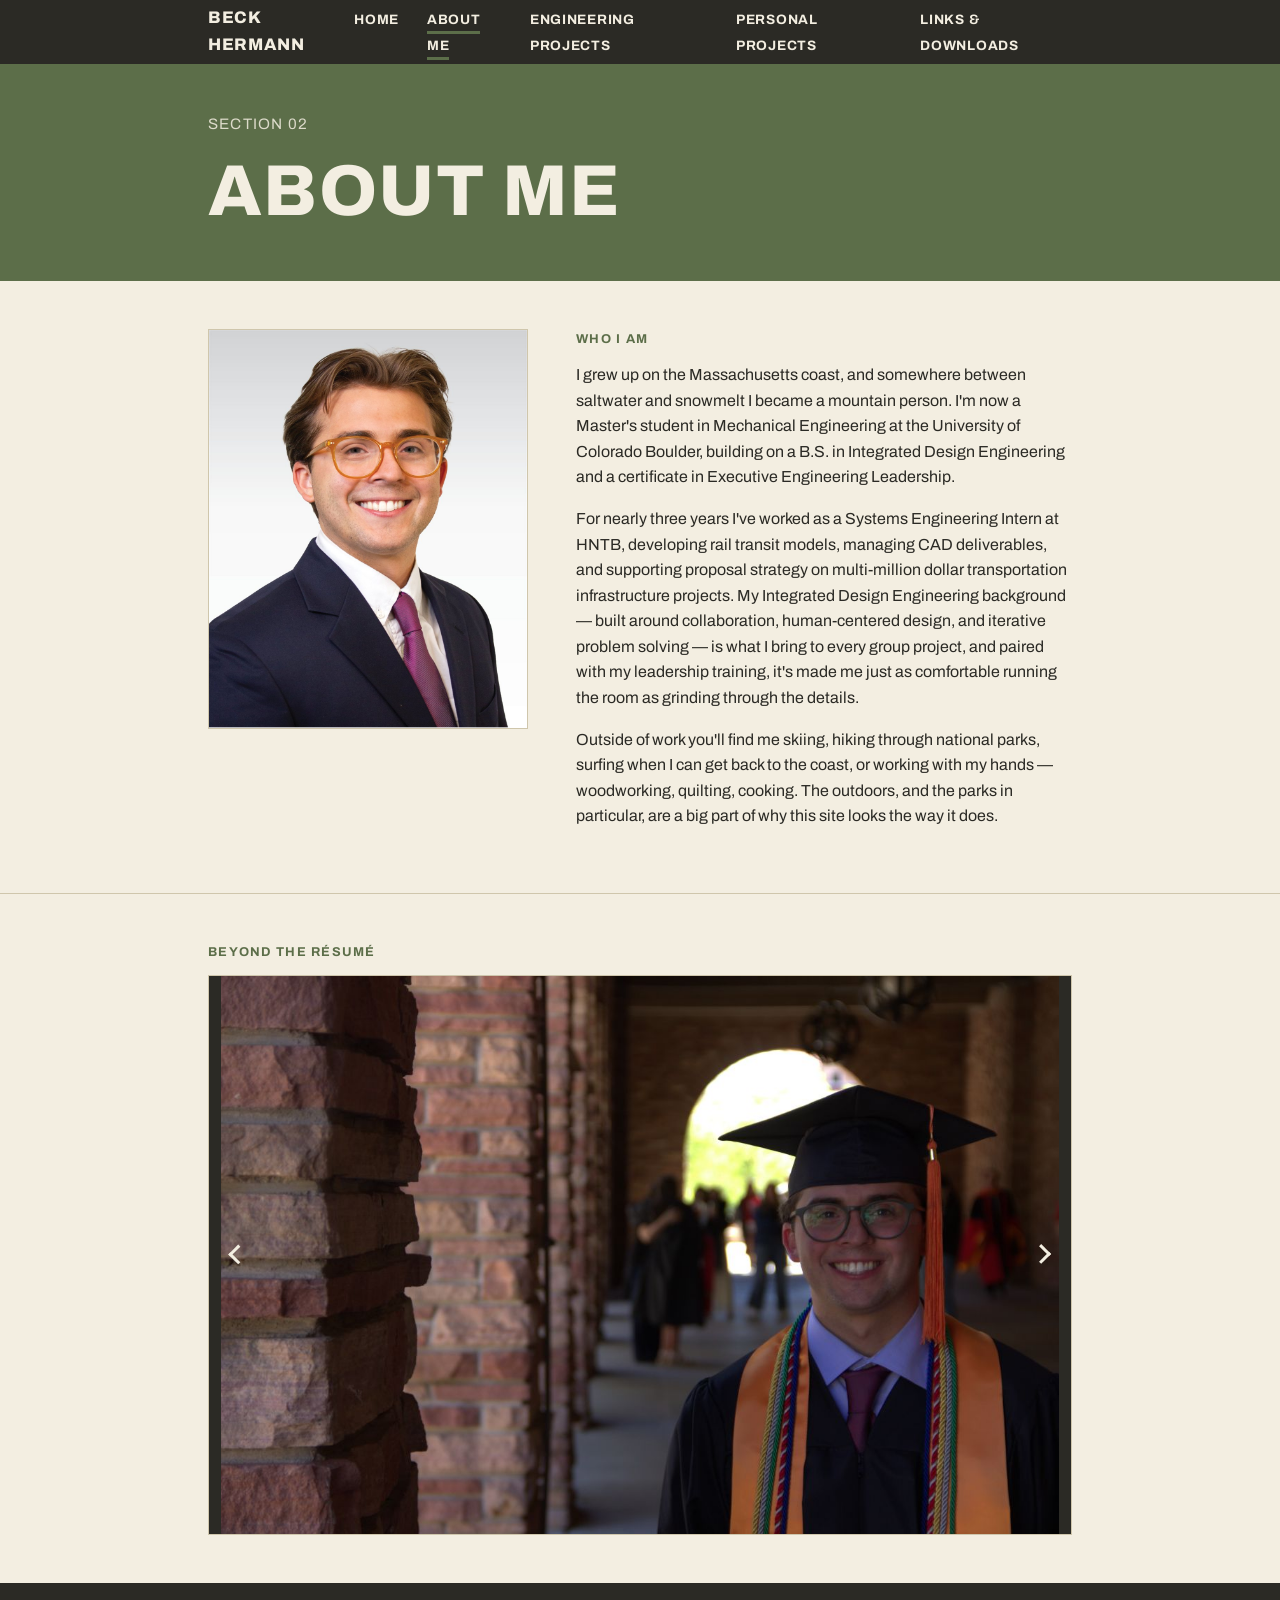
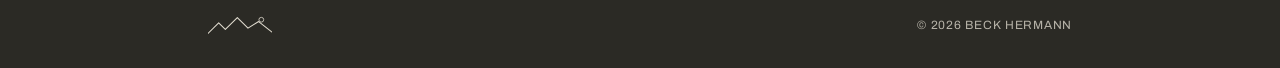
==== about.html @ 772ec770 "Rebuild Engineering Projects page: 5 real projects, featured + gallery images" ====
<!DOCTYPE html>
<html lang="en">
<head>
<meta charset="UTF-8">
<meta name="viewport" content="width=device-width, initial-scale=1.0">
<title>About Me — Beck Hermann</title>
<meta name="description" content="About Beck Hermann.">
<link rel="preconnect" href="https://fonts.googleapis.com">
<link rel="preconnect" href="https://fonts.gstatic.com" crossorigin>
<link href="https://fonts.googleapis.com/css2?family=Archivo:ital,wght@0,400;0,500;0,700;0,800;1,400&display=swap" rel="stylesheet">
<link rel="stylesheet" href="assets/css/style.css?v=3">
</head>
<body data-section="about">

<header class="site-nav">
  <div class="container">
    <a class="brand" href="index.html">Beck Hermann</a>
    <button class="nav-toggle" aria-label="Toggle navigation" aria-expanded="false">Menu</button>
    <ul class="nav-links">
      <li><a href="index.html">Home</a></li>
      <li><a href="about.html" class="current">About Me</a></li>
      <li><a href="engineering-projects.html">Engineering Projects</a></li>
      <li><a href="personal-projects.html">Personal Projects</a></li>
      <li><a href="links.html">Links &amp; Downloads</a></li>
    </ul>
  </div>
</header>

<main>

  <div class="title-bar">
    <div class="container">
      <p class="subtitle">Section 02</p>
      <h1>About Me</h1>
    </div>
  </div>

  <div class="section">
    <div class="container two-col">
      <img class="media media-portrait" src="assets/img/about-headshot.jpg"
           alt="Headshot of Beck Hermann">

      <div>
        <p class="eyebrow">Who I Am</p>
        <p>I grew up on the Massachusetts coast, and somewhere between saltwater and snowmelt I
          became a mountain person. I'm now a Master's student in Mechanical Engineering at the
          University of Colorado Boulder, building on a B.S. in Integrated Design Engineering and
          a certificate in Executive Engineering Leadership.</p>
        <p>For nearly three years I've worked as a Systems Engineering Intern at HNTB, developing
          rail transit models, managing CAD deliverables, and supporting proposal strategy on
          multi-million dollar transportation infrastructure projects. My Integrated Design
          Engineering background — built around collaboration, human-centered design, and
          iterative problem solving — is what I bring to every group project, and paired with my
          leadership training, it's made me just as comfortable running the room as grinding
          through the details.</p>
        <p>Outside of work you'll find me skiing, hiking through national parks, surfing when I
          can get back to the coast, or working with my hands — woodworking, quilting, cooking.
          The outdoors, and the parks in particular, are a big part of why this site looks the
          way it does.</p>
      </div>
    </div>
  </div>

  <div class="section">
    <div class="container">
      <p class="eyebrow">Beyond the Résumé</p>
      <div class="rotator" id="about-rotator">
        <button type="button" class="rotator-arrow rotator-prev" aria-label="Previous photo"><span class="chevron chevron-left"></span></button>
        <img id="rotator-img" src="assets/img/about-rotation/img_5599.jpg"
             alt="Graduating from the University of Colorado Boulder">
        <button type="button" class="rotator-arrow rotator-next" aria-label="Next photo"><span class="chevron chevron-right"></span></button>
      </div>
    </div>
  </div>

</main>

<footer class="site-footer">
  <div class="container">
    <img class="motif" src="assets/img/mountain-motif.svg" alt="">
    <small>&copy; 2026 Beck Hermann</small>
  </div>
</footer>

<script src="assets/js/main.js"></script>
</body>
</html>
---- assets/css/style.css ----
/* ==========================================================================
   BECK HERMANN — ENGINEERING PORTFOLIO
   Style inspired by Massimo Vignelli's 1977 National Park Service
   "Unigrid" brochure system: bold Helvetica-style title blocks,
   flat accent colors, thin rule lines, simple line-art landscapes.

   To change the site's look, edit the variables in :root below —
   everything else references them.
   ========================================================================== */

:root {
  /* -- Palette -- */
  --color-parchment: #f3eee1;
  --color-parchment-dark: #e9e1cd;
  --color-ink: #2b2a25;
  --color-ink-soft: #55524a;
  --color-rule: #cfc6ac;

  /* one accent per section — set per-page via body[data-section] below */
  --accent-home: #2b5a6b;
  --accent-about: #5c6e49;
  --accent-engineering: #c1602a;
  --accent-personal: #c99a2e;
  --accent-links: #6b2c39;

  /* -- Type -- */
  --font-display: "Archivo", "Helvetica Neue", Arial, sans-serif;
  --font-body: "Archivo", "Helvetica Neue", Arial, sans-serif;

  /* -- Layout -- */
  --content-width: 960px;
  --gutter: clamp(1.25rem, 4vw, 3rem);
}

/* current section's accent, set by body[data-section="..."] rules below */
body[data-section="home"] { --accent: var(--accent-home); }
body[data-section="about"] { --accent: var(--accent-about); }
body[data-section="engineering"] { --accent: var(--accent-engineering); }
body[data-section="personal"] { --accent: var(--accent-personal); }
body[data-section="links"] { --accent: var(--accent-links); }

/* ==========================================================================
   Reset & base
   ========================================================================== */

*, *::before, *::after { box-sizing: border-box; }

html { -webkit-text-size-adjust: 100%; }

body {
  margin: 0;
  background: var(--color-parchment);
  color: var(--color-ink);
  font-family: var(--font-body);
  font-weight: 400;
  line-height: 1.6;
  -webkit-font-smoothing: antialiased;
}

img, svg { max-width: 100%; display: block; }

h1, h2, h3 {
  font-family: var(--font-display);
  font-weight: 800;
  text-transform: uppercase;
  letter-spacing: 0.02em;
  line-height: 1.1;
  margin: 0 0 0.5em;
}

p { margin: 0 0 1em; max-width: 68ch; }

a { color: var(--accent); }
a:hover { color: var(--color-ink); }

hr {
  border: none;
  border-top: 1px solid var(--color-rule);
  margin: 0;
}

.container {
  max-width: var(--content-width);
  margin: 0 auto;
  padding: 0 var(--gutter);
}

/* ==========================================================================
   Nav
   ========================================================================== */

.site-nav {
  background: var(--color-ink);
  color: var(--color-parchment);
}

.site-nav .container {
  display: flex;
  align-items: center;
  justify-content: space-between;
  height: 64px;
}

.site-nav .brand {
  font-family: var(--font-display);
  font-weight: 800;
  text-transform: uppercase;
  letter-spacing: 0.04em;
  color: var(--color-parchment);
  text-decoration: none;
  font-size: 1.05rem;
}

.nav-toggle {
  display: none;
  background: none;
  border: 1px solid var(--color-parchment);
  color: var(--color-parchment);
  font-family: var(--font-display);
  text-transform: uppercase;
  font-size: 0.85rem;
  letter-spacing: 0.05em;
  padding: 0.4em 0.8em;
  cursor: pointer;
}

.nav-links {
  display: flex;
  gap: 1.75rem;
  list-style: none;
  margin: 0;
  padding: 0;
}

.nav-links a {
  color: var(--color-parchment);
  text-decoration: none;
  font-family: var(--font-display);
  font-size: 0.85rem;
  font-weight: 700;
  text-transform: uppercase;
  letter-spacing: 0.05em;
  padding-bottom: 4px;
  border-bottom: 3px solid transparent;
}

.nav-links a:hover { color: var(--color-parchment); border-bottom-color: var(--color-rule); }

.nav-links a.current {
  color: var(--color-parchment);
  border-bottom-color: var(--accent);
}

@media (max-width: 640px) {
  .nav-toggle { display: inline-block; }

  .nav-links {
    display: none;
    position: absolute;
    top: 64px;
    left: 0;
    right: 0;
    flex-direction: column;
    gap: 0;
    background: var(--color-ink);
    padding: 0.5rem var(--gutter) 1rem;
  }

  .nav-links.open { display: flex; }

  .nav-links a { display: block; padding: 0.6em 0; border-bottom: 1px solid #44423a; }
  .nav-links a.current { border-bottom-color: var(--accent); }
}

/* ==========================================================================
   Title bar — the "brochure cover" block at the top of every page
   ========================================================================== */

.title-bar {
  background: var(--accent);
  color: var(--color-parchment);
  padding: 3rem 0 2.5rem;
}

.title-bar h1 {
  font-size: clamp(2.5rem, 8vw, 4.5rem);
  color: var(--color-parchment);
  margin-bottom: 0.15em;
}

.title-bar .subtitle {
  font-family: var(--font-display);
  text-transform: uppercase;
  letter-spacing: 0.08em;
  font-size: 0.95rem;
  opacity: 0.85;
}

/* ==========================================================================
   Sections & unigrid rule lines
   ========================================================================== */

.section {
  padding: 3rem 0;
  border-bottom: 1px solid var(--color-rule);
}

.section:last-of-type { border-bottom: none; }

.section .eyebrow {
  font-family: var(--font-display);
  font-size: 0.8rem;
  font-weight: 700;
  text-transform: uppercase;
  letter-spacing: 0.1em;
  color: var(--accent);
  margin-bottom: 0.75rem;
}

.section .lede {
  font-family: var(--font-display);
  font-weight: 800;
  font-size: clamp(1.25rem, 3vw, 1.9rem);
  line-height: 1.25;
  text-transform: uppercase;
  letter-spacing: 0.01em;
  margin-bottom: 1.25rem;
}

.rotator {
  position: relative;
  width: 100%;
  height: min(65vh, 560px);
  background: var(--color-ink);
  border: 1px solid var(--color-rule);
  display: flex;
  align-items: center;
  justify-content: center;
  overflow: hidden;
}

.rotator img {
  max-width: 100%;
  max-height: 100%;
  width: auto;
  height: auto;
  object-fit: contain;
  transition: opacity 0.4s ease;
}

.rotator-arrow {
  position: absolute;
  top: 0;
  bottom: 0;
  width: 3.5rem;
  border: none;
  background: transparent;
  padding: 0;
  cursor: pointer;
  display: flex;
  align-items: center;
  justify-content: center;
  transition: background 0.15s ease;
  z-index: 2;
}

.rotator-arrow:hover,
.rotator-arrow:focus-visible {
  background: rgba(0, 0, 0, 0.35);
}

.rotator-prev { left: 0; }
.rotator-next { right: 0; }

.chevron {
  display: block;
  width: 0.9rem;
  height: 0.9rem;
  border-top: 0.2rem solid #f3eee1;
  border-right: 0.2rem solid #f3eee1;
}

.chevron-left { transform: rotate(-135deg); margin-right: -0.2rem; }
.chevron-right { transform: rotate(45deg); margin-left: -0.2rem; }

@media (max-width: 700px) {
  .rotator { height: min(60vh, 420px); }
  .rotator-arrow { width: 2.75rem; }
  .chevron { width: 0.7rem; height: 0.7rem; }
}

.two-col {
  display: grid;
  grid-template-columns: minmax(200px, 320px) 1fr;
  gap: var(--gutter);
  align-items: start;
}

@media (max-width: 700px) {
  .two-col { grid-template-columns: 1fr; }
}

/* ==========================================================================
   Placeholder media — swap the `src` on these <img> tags for real photos
   ========================================================================== */

.media {
  width: 100%;
  height: auto;
  border: 1px solid var(--color-rule);
}

.media-landscape { display: block; }
.media-portrait { display: block; }
.media-gallery-item { aspect-ratio: 4 / 3; object-fit: cover; }
.media-featured { aspect-ratio: 16 / 9; object-fit: cover; margin-bottom: 1rem; }

.gallery {
  display: grid;
  grid-template-columns: repeat(auto-fit, minmax(160px, 1fr));
  gap: 0.75rem;
  margin: 1.25rem 0;
}

/* ==========================================================================
   Project blocks (Engineering / Personal project pages)
   ========================================================================== */

.project {
  padding: 2.5rem 0;
  border-bottom: 1px solid var(--color-rule);
}

.project:last-of-type { border-bottom: none; }

.project h2 { font-size: clamp(1.8rem, 4.5vw, 2.6rem); margin-bottom: 0.3em; }

.project-meta {
  font-family: var(--font-display);
  font-size: 0.85rem;
  font-weight: 700;
  text-transform: uppercase;
  letter-spacing: 0.06em;
  color: var(--accent);
  margin-bottom: 1.5rem;
}

.project-meta span + span::before {
  content: "\2022";
  margin: 0 0.6em;
  color: var(--accent);
}

.project-links {
  margin-top: 1rem;
  display: flex;
  gap: 1.5rem;
}

/* ==========================================================================
   Buttons & link list (Links & Downloads page, Home quick-links)
   ========================================================================== */

.btn {
  display: inline-block;
  font-family: var(--font-display);
  font-weight: 700;
  text-transform: uppercase;
  letter-spacing: 0.05em;
  font-size: 0.9rem;
  text-decoration: none;
  padding: 0.85em 1.6em;
  border: 2px solid var(--color-ink);
  color: var(--color-ink);
}

.btn:hover { background: var(--color-ink); color: var(--color-parchment); }

.btn-accent {
  background: var(--accent);
  border-color: var(--accent);
  color: var(--color-parchment);
}

.btn-accent:hover { background: var(--color-ink); border-color: var(--color-ink); color: var(--color-parchment); }

.link-list {
  list-style: none;
  margin: 0;
  padding: 0;
  max-width: 480px;
}

.link-list li { border-top: 1px solid var(--color-rule); }
.link-list li:last-child { border-bottom: 1px solid var(--color-rule); }

.link-list a {
  display: flex;
  justify-content: space-between;
  align-items: center;
  padding: 1em 0.25em;
  text-decoration: none;
  color: var(--color-ink);
  font-family: var(--font-display);
  font-weight: 700;
  text-transform: uppercase;
  letter-spacing: 0.04em;
  font-size: 0.95rem;
}

.link-list a::after { content: "\2192"; color: var(--accent); }
.link-list a:hover { color: var(--accent); }

.quick-links {
  display: grid;
  grid-template-columns: repeat(auto-fit, minmax(180px, 1fr));
  gap: 1px;
  background: var(--color-rule);
  margin-top: 1rem;
}

.quick-links a {
  display: block;
  background: var(--color-parchment);
  padding: 1.5rem;
  text-decoration: none;
  color: var(--color-ink);
  font-family: var(--font-display);
  font-weight: 700;
  text-transform: uppercase;
  letter-spacing: 0.04em;
}

.quick-links a:hover { background: var(--color-ink); color: var(--color-parchment); }
.quick-links .qlink-label { display: block; font-size: 0.75rem; color: var(--accent); margin-bottom: 0.4em; }
.quick-links a:hover .qlink-label { color: inherit; opacity: 0.7; }

/* ==========================================================================
   Footer
   ========================================================================== */

.site-footer {
  background: var(--color-ink);
  color: var(--color-parchment);
  padding: 2rem 0;
}

.site-footer .container {
  display: flex;
  align-items: center;
  justify-content: space-between;
  flex-wrap: wrap;
  gap: 1rem;
}

.site-footer .motif { width: 64px; opacity: 0.9; }

.site-footer small {
  font-family: var(--font-display);
  font-size: 0.75rem;
  text-transform: uppercase;
  letter-spacing: 0.06em;
  opacity: 0.7;
}
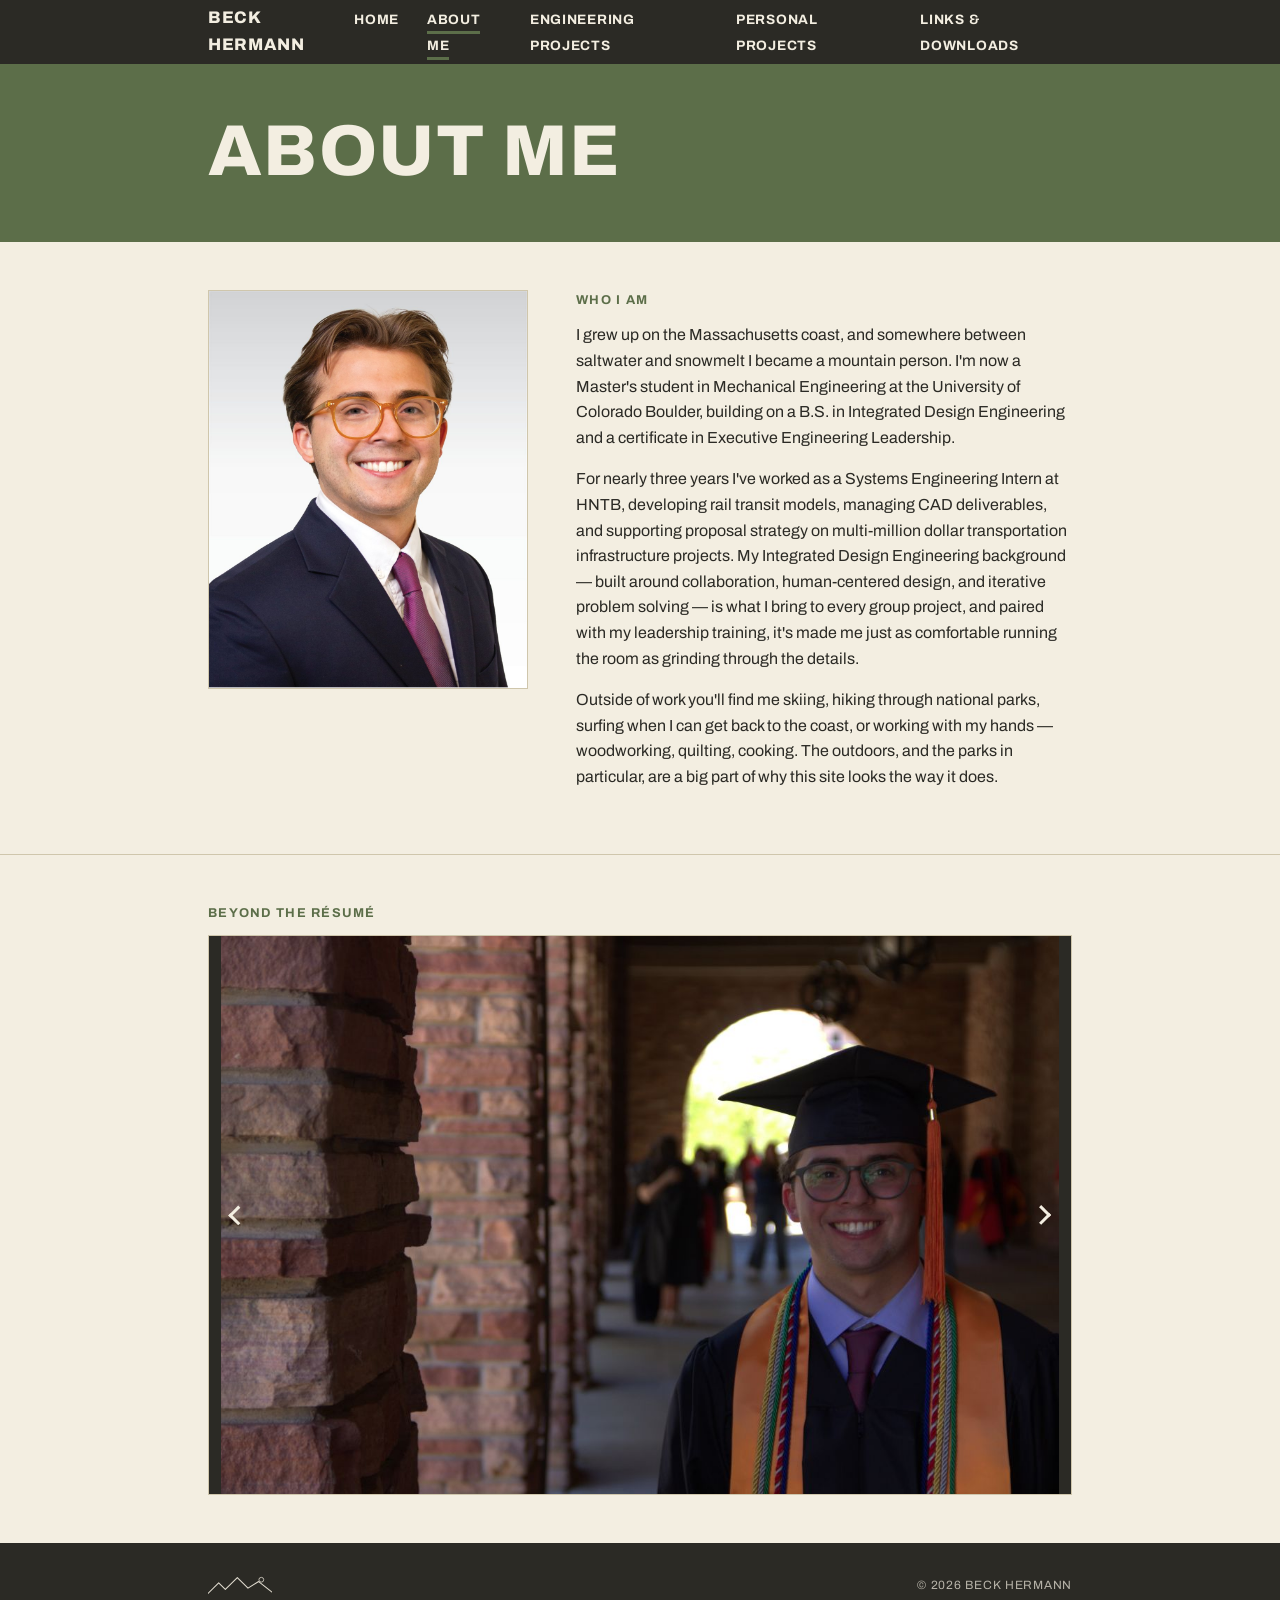
==== commit 51336651: "Remove 'Section N' subtitle labels from title bars, keep Home's" ====
--- a/about.html
+++ b/about.html
@@ -30,7 +30,6 @@
 
   <div class="title-bar">
     <div class="container">
-      <p class="subtitle">Section 02</p>
       <h1>About Me</h1>
     </div>
   </div>
